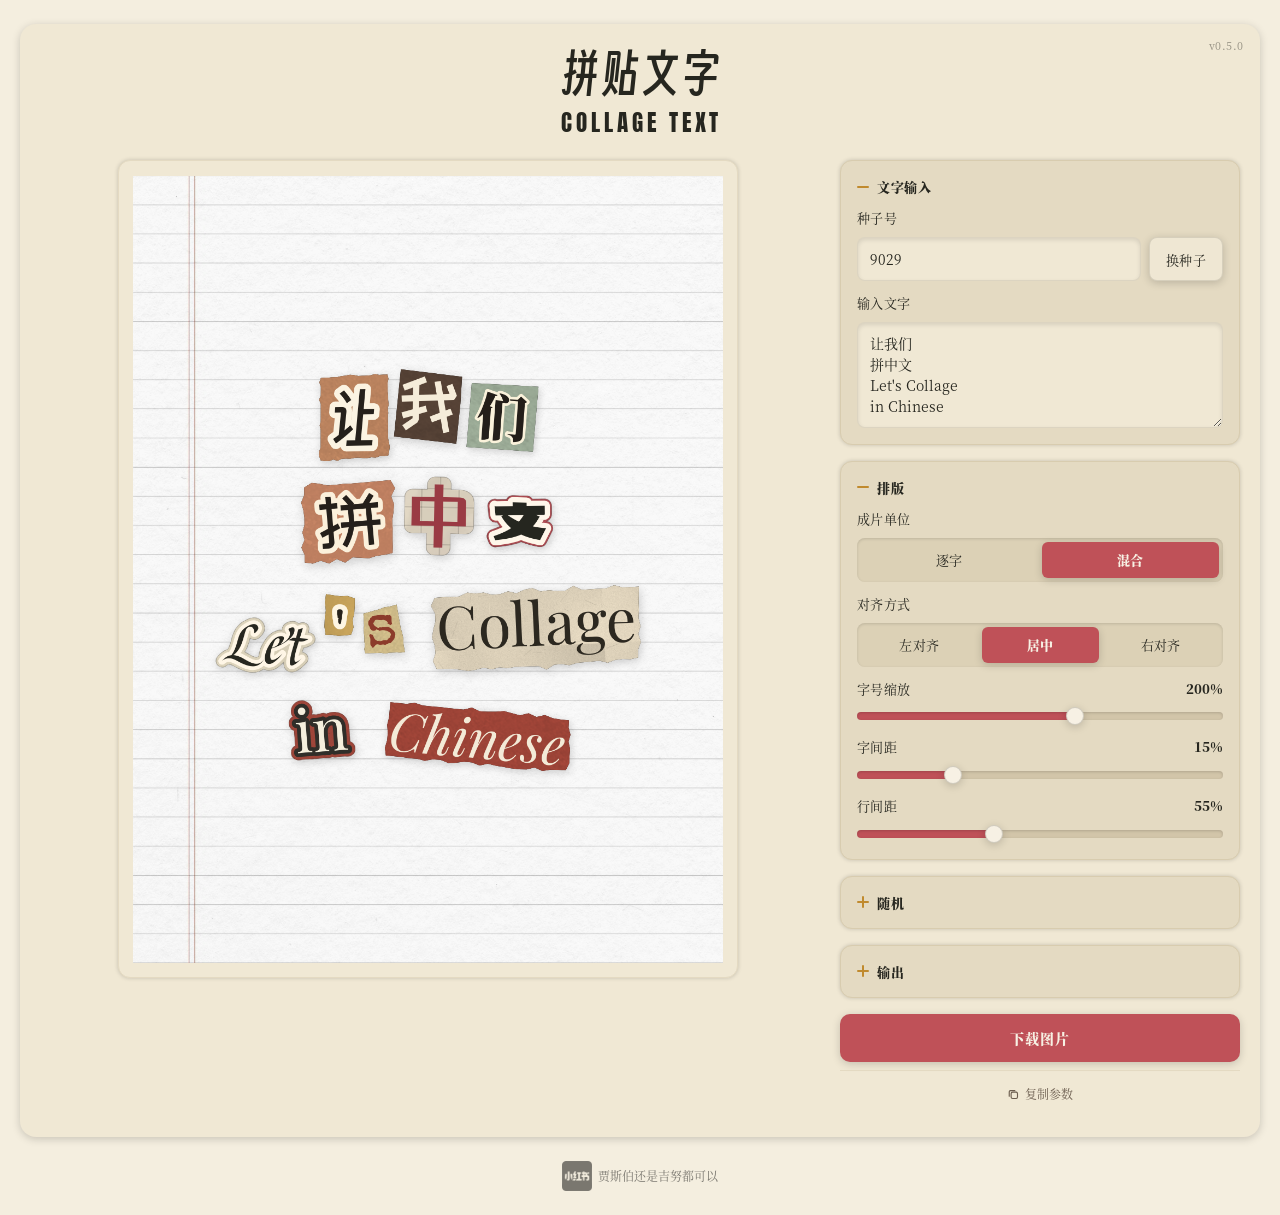
==== index.html @ c3fa4120 "feat: 在纸卡右上角显示版本号，版本常量统一维护在 main.js" ====
<!DOCTYPE html>
<html lang="zh-CN">
<head>
  <meta charset="UTF-8">
  <meta name="viewport" content="width=device-width, initial-scale=1.0, maximum-scale=1.0, user-scalable=no, viewport-fit=cover">
  <meta name="theme-color" content="#F4EEDF">
  <title>拼贴文字 · Collage Text</title>
  <link rel="stylesheet" href="css/style.css">
</head>
<body>
  <div id="app">
    <span class="app-version" id="appVersion"></span>

    <!-- Header -->
    <header class="app-header">
      <h1 class="app-title">拼贴文字</h1>
      <span class="app-subtitle">COLLAGE TEXT</span>
    </header>

    <!-- Main content -->
    <main class="app-main">
      <!-- Preview area：整块一张纸 -->
      <section class="preview-section">
        <div class="preview-sheet">
          <div class="preview-wrapper">
            <canvas id="previewCanvas"></canvas>
            <div class="preview-loading" id="previewLoading">字体加载中…</div>
          </div>
        </div>
      </section>

      <!-- Controls -->
      <section class="controls-section">
        <!-- 1. 文字输入 -->
        <div class="paper-card">
          <button type="button" class="card-title" aria-expanded="true">
            <span class="card-sign" aria-hidden="true"></span>
            文字输入
          </button>
          <div class="card-body">
            <div class="card-body-inner">
              <div class="control-group">
                <label class="control-label" for="seedInput">种子号</label>
                <div class="seed-row">
                  <input type="number" id="seedInput" class="seed-input" value="9029">
                  <button id="regenBtn" class="btn btn-secondary">换种子</button>
                </div>
              </div>

              <div class="control-group">
                <label class="control-label" for="textInput">输入文字</label>
                <textarea id="textInput" class="text-input" rows="4" placeholder="输入文字，生成拼贴…">让我们
拼中文
Let's Collage 
in Chinese</textarea>
              </div>
            </div>
          </div>
        </div>

        <!-- 2. 排版 -->
        <div class="paper-card">
          <button type="button" class="card-title" aria-expanded="true">
            <span class="card-sign" aria-hidden="true"></span>
            排版
          </button>
          <div class="card-body">
            <div class="card-body-inner">
              <div class="control-group">
                <span class="control-label">成片单位</span>
                <div class="segmented-control" id="segmentMode">
                  <span class="seg-indicator" aria-hidden="true"></span>
                  <button class="seg-btn" data-value="char">逐字</button>
                  <button class="seg-btn active" data-value="mixed">混合</button>
                </div>
              </div>

              <div class="control-group">
                <span class="control-label">对齐方式</span>
                <div class="segmented-control" id="alignMode">
                  <span class="seg-indicator" aria-hidden="true"></span>
                  <button class="seg-btn" data-value="left">左对齐</button>
                  <button class="seg-btn active" data-value="center">居中</button>
                  <button class="seg-btn" data-value="right">右对齐</button>
                </div>
              </div>

              <div class="control-group">
                <div class="label-row">
                  <label class="control-label" for="scaleSlider">字号缩放</label>
                  <span id="scaleValue" class="value-label">200%</span>
                </div>
                <input type="range" id="scaleSlider" class="slider" min="50" max="300" value="200" step="5">
              </div>

              <div class="control-group">
                <div class="label-row">
                  <label class="control-label" for="gapSlider">字间距</label>
                  <span id="gapValue" class="value-label">15%</span>
                </div>
                <input type="range" id="gapSlider" class="slider" min="0" max="60" value="15" step="1">
              </div>

              <div class="control-group">
                <div class="label-row">
                  <label class="control-label" for="lineGapSlider">行间距</label>
                  <span id="lineGapValue" class="value-label">55%</span>
                </div>
                <input type="range" id="lineGapSlider" class="slider" min="0" max="150" value="55" step="1">
              </div>
            </div>
          </div>
        </div>

        <!-- 3. 随机 -->
        <div class="paper-card collapsed">
          <button type="button" class="card-title" aria-expanded="false">
            <span class="card-sign" aria-hidden="true"></span>
            随机
          </button>
          <div class="card-body">
            <div class="card-body-inner">
              <div class="control-group">
                <div class="label-row">
                  <label class="control-label" for="randomSlider">随机幅度</label>
                  <span id="randomValue" class="value-label">60%</span>
                </div>
                <input type="range" id="randomSlider" class="slider" min="0" max="100" value="60" step="1">
              </div>

              <div class="control-group toggle-group">
                <label class="toggle-label">
                  <input type="checkbox" id="toggleSize" checked>
                  <span class="toggle-track"></span>
                  字号随机
                </label>
              </div>
            </div>
          </div>
        </div>

        <!-- 4. 输出 -->
        <div class="paper-card collapsed">
          <button type="button" class="card-title" aria-expanded="false">
            <span class="card-sign" aria-hidden="true"></span>
            输出
          </button>
          <div class="card-body">
            <div class="card-body-inner">
              <div class="control-row">
                <div class="control-group half">
                  <span class="control-label">尺寸</span>
                  <div class="dropdown">
                    <button type="button" class="dropdown-trigger" aria-haspopup="listbox" aria-expanded="false">
                      <span class="dropdown-value">3:4 竖版</span>
                      <span class="dropdown-chevron" aria-hidden="true"></span>
                    </button>
                    <div class="dropdown-menu" role="listbox" aria-label="尺寸" hidden></div>
                    <select id="sizeSelect" class="native-select" aria-hidden="true" tabindex="-1">
                      <option value="square">1:1 正方形</option>
                      <option value="portrait" selected>3:4 竖版</option>
                      <option value="wallpaper">9:19.5 手机壁纸</option>
                    </select>
                  </div>
                </div>
                <div class="control-group half">
                  <span class="control-label">背景</span>
                  <div class="dropdown">
                    <button type="button" class="dropdown-trigger" aria-haspopup="listbox" aria-expanded="false">
                      <span class="dropdown-value">笔记本纸</span>
                      <span class="dropdown-chevron" aria-hidden="true"></span>
                    </button>
                    <div class="dropdown-menu" role="listbox" aria-label="背景" hidden></div>
                    <select id="bgSelect" class="native-select" aria-hidden="true" tabindex="-1">
                      <option value="notebook" selected>笔记本纸</option>
                      <option value="dotgrid">点线纸</option>
                      <option value="white">白纸</option>
                      <option value="kraft">牛皮纸</option>
                      <option value="transparent">透明 PNG</option>
                    </select>
                  </div>
                </div>
              </div>
            </div>
          </div>
        </div>

        <!-- 下载按钮：独立于输出卡片，始终可见 -->
        <div class="action-group">
          <div class="action-row">
            <button id="downloadBtn" class="btn btn-primary">下载图片</button>
          </div>

          <div class="copy-row">
            <button id="copyParamsBtn" class="btn-copy" type="button">
              <svg class="copy-icon" width="12" height="12" viewBox="0 0 16 16" aria-hidden="true">
                <rect x="5.5" y="5.5" width="8.5" height="8.5" rx="2" fill="none" stroke="currentColor" stroke-width="1.5"/>
                <path d="M10.5 3.5H4.5A1.5 1.5 0 0 0 3 5v6" fill="none" stroke="currentColor" stroke-width="1.5" stroke-linecap="round"/>
              </svg>
              <span id="copyLabel">复制参数</span>
            </button>
          </div>
        </div>
      </section>
    </main>
  </div>

  <footer class="site-footer">
    <img class="footer-logo" src="assets/xiaohongshu-logo.png" alt="小红书" />
    <span>贾斯伯还是吉努都可以</span>
  </footer>

  <!-- 手机端：大图预览，长按保存 -->
  <div class="modal" id="saveModal" hidden>
    <div class="modal-sheet" role="dialog" aria-modal="true" aria-label="保存图片">
      <button type="button" class="modal-close" id="saveModalClose" aria-label="关闭">×</button>
      <p class="modal-hint">长按图片保存到相册</p>
      <img id="saveModalImg" alt="生成的拼贴图" />
    </div>
  </div>

  <!-- 复制失败兜底：完整参数供长按复制 -->
  <div class="modal" id="copyModal" hidden>
    <div class="modal-sheet" role="dialog" aria-modal="true" aria-label="复制参数">
      <button type="button" class="modal-close" id="copyModalClose" aria-label="关闭">×</button>
      <p class="modal-hint">自动复制失败，请长按下方文本全选复制</p>
      <textarea id="copyModalText" class="modal-text" readonly></textarea>
    </div>
  </div>

  <!-- Full-res canvas for export (hidden) -->
  <canvas id="exportCanvas" style="display:none;"></canvas>

  <script type="module" src="js/main.js"></script>
</body>
</html>
---- css/style.css ----
/* ============================================================
   Paper UI —— 纸片化界面
   颜色全部取自项目现有的褪色纸色板
   ============================================================ */

/* 触屏点击不出现系统灰色高亮，保留纸片质感 */
button,
label,
.toggle-label {
  -webkit-tap-highlight-color: transparent;
}

/* ===== 字体：本地字体，不做系统字体回退 ===== */
@font-face {
  font-family: 'SmileySans-Oblique-2';
  src: url('../assets/fonts/SmileySans-Oblique-2.ttf') format('truetype');
  font-weight: 400;
  font-display: swap;
}

@font-face {
  font-family: 'Anton-Regular';
  src: url('../assets/fonts/Anton-Regular.ttf') format('truetype');
  font-weight: 400;
  font-display: swap;
}

@font-face {
  font-family: 'SourceHanSerifCN-Regular';
  src: url('../assets/fonts/SourceHanSerifCN-Regular-1.otf') format('opentype');
  font-weight: 400;
  font-display: swap;
}

@font-face {
  font-family: 'SourceHanSerifCN-Heavy';
  src: url('../assets/fonts/SourceHanSerifCN-Heavy-4.otf') format('opentype');
  font-weight: 700;
  font-display: swap;
}

/* ===== 设计变量 ===== */
:root {
  /* 纸色 */
  --page: #F4EEDF;
  --panel: #F0E8D4;
  --card: #E4DAC2;
  /* 深一档的纸边：卡片在页面上做出 1px 边缘，和图片展示区一致 */
  --card-edge: #D8CCAF;
  --paper-light: #F7F1E4;

  /* 强调色 */
  --brick: #BF5158;
  --brick-hover: #C96066;
  --brick-press: #A9454C;
  --wine: #500016;
  --ochre: #C08A2E;

  /* 文字 */
  --ink: #26261F;

  /* 投影：与画布纸片一致 */
  --shadow: rgba(0, 0, 0, 0.18);

  /* 字体 */
  --font-ui: 'SourceHanSerifCN-Regular';
  --font-ui-heavy: 'SourceHanSerifCN-Heavy';
}

/* ===== Reset & Base ===== */
*, *::before, *::after {
  margin: 0;
  padding: 0;
  box-sizing: border-box;
}

html {
  -webkit-text-size-adjust: 100%;
}

body {
  font-family: var(--font-ui);
  background: var(--page);
  color: var(--ink);
  line-height: 1.6;
  min-height: 100vh;
  -webkit-font-smoothing: antialiased;
}

button,
input,
select,
textarea {
  font-family: inherit;
  color: inherit;
}

/* ===== Layout：整页一张大纸 ===== */
#app {
  position: relative;
  max-width: 1240px;
  margin: 24px auto;
  padding: 24px 20px 28px;
  background: var(--panel);
  border-radius: 16px;
  box-shadow: 0 2px 8px var(--shadow);
  display: flex;
  flex-direction: column;
}

/* 版本号：纸卡右上角，绝对定位不占布局；低调灰字，不抢页眉视觉 */
.app-version {
  position: absolute;
  top: 16px;
  right: calc(16px + env(safe-area-inset-right));
  font-family: var(--font-ui);
  font-size: 11px;
  line-height: 1;
  letter-spacing: 0.05em;
  color: rgba(38, 38, 31, 0.45);
  user-select: none;
}

@media (hover: hover) {
  .app-version:hover {
    color: #6B5D4F;
  }
}

/* ===== 页眉 ===== */
.app-header {
  display: flex;
  flex-direction: column;
  align-items: center;
  gap: 8px;
  padding-bottom: 24px;
  text-align: center;
}

.app-title {
  font-family: 'SmileySans-Oblique-2';
  font-size: 48px;
  font-weight: 400;
  line-height: 1.1;
  letter-spacing: 2px;
  color: var(--ink);
  /* 抵掉末字后的字距，保证视觉居中 */
  text-indent: 2px;
}

.app-subtitle {
  font-family: 'Anton-Regular';
  font-size: 23px;
  font-weight: 400;
  line-height: 1.2;
  /* 字号 + 字距按「整体宽度 = 中文标题宽度」反解出来的 */
  letter-spacing: 0.17em;
  color: var(--ink);
  text-transform: uppercase;
  text-indent: 0.17em;
}

.app-main {
  display: flex;
  flex-direction: column;
  gap: 16px;
}

/* 页脚：整页最下方居中署名 */
.site-footer {
  display: flex;
  align-items: center;
  justify-content: center;
  gap: 6px;
  margin: 0 auto 24px;
  font-family: var(--font-ui);
  font-size: 12px;
  line-height: 1;
  color: rgba(0, 0, 0, 0.5);
}

.footer-logo {
  display: block;
  /* 图标内「小红书」字形约占整图高度的 29.5%，放大到字形高度 = 12px（与文字等高）后缩到 75% */
  height: 30.5px;
  width: auto;
}

/* ===== 预览区：一张纸 ===== */
.preview-section {
  display: flex;
  justify-content: center;
}

.preview-sheet {
  width: 100%;
  padding: 12px;
  background: var(--panel);
  border: 1px solid var(--card);
  border-radius: 12px;
  box-shadow: 0 0 4px var(--shadow);
}

.preview-wrapper {
  width: 100%;
  aspect-ratio: 3 / 4;
  display: flex;
  align-items: center;
  justify-content: center;
  overflow: hidden;
  position: relative;
}

#previewCanvas {
  max-width: 100%;
  max-height: 100%;
  display: block;
}

/* 字体加载失败等渲染错误提示 */
.font-error {
  position: absolute;
  inset: 0;
  display: flex;
  align-items: center;
  justify-content: center;
  padding: 24px;
  text-align: center;
  color: var(--wine);
  font-size: 13px;
  background: rgba(240, 232, 212, 0.92);
  border-radius: 8px;
}

/* 字体加载中的轻提示（页面先渲染，字体就绪后移除） */
.preview-loading {
  position: absolute;
  left: 50%;
  top: 50%;
  transform: translate(-50%, -50%);
  padding: 6px 14px;
  border-radius: 999px;
  background: rgba(240, 232, 212, 0.9);
  border: 1px solid var(--card);
  font-size: 12px;
  color: rgba(38, 38, 31, 0.55);
  pointer-events: none;
}

.preview-loading[hidden] {
  display: none;
}

/* ===== 参数面板 ===== */
.controls-section {
  display: flex;
  flex-direction: column;
  gap: 16px;
}

.paper-card {
  display: flex;
  flex-direction: column;
  gap: 12px;
  padding: 16px;
  background: var(--card);
  /* 与图片展示区同一套“1px 纸边 + 4px 投影”的立体规范 */
  border: 1px solid var(--card-edge);
  border-radius: 12px;
  box-shadow: 0 0 4px var(--shadow);
  transition: gap 0.2s ease;
}

.card-title {
  display: flex;
  align-items: center;
  gap: 8px;
  width: 100%;
  padding: 0;
  border: none;
  background: none;
  font-family: var(--font-ui-heavy);
  font-size: 13px;
  font-weight: 700;
  letter-spacing: 0.05em;
  color: var(--ink);
  text-align: left;
  cursor: pointer;
}

.card-title:focus-visible {
  outline: none;
  border-radius: 4px;
  box-shadow: 0 0 0 2px var(--brick);
}

/* 折叠标记：展开是减号，折叠时补上竖笔画变成加号 */
.card-sign {
  position: relative;
  flex-shrink: 0;
  width: 12px;
  height: 12px;
}

.card-sign::before,
.card-sign::after {
  content: '';
  position: absolute;
  background: var(--ochre);
  border-radius: 1px;
}

.card-sign::before {
  left: 0;
  top: 5px;
  width: 12px;
  height: 2px;
}

/* 竖笔画用高度过渡，不用缩放：2px 宽在缩放时会被亚像素渲染压细 */
.card-sign::after {
  left: 5px;
  top: 6px;
  width: 2px;
  height: 0;
  transition: height 0.2s ease, top 0.2s ease;
}

.paper-card.collapsed .card-sign::after {
  height: 12px;
  top: 0;
}

/* 折叠容器：用行高过渡，展开/收起不跳变 */
.card-body {
  display: grid;
  grid-template-rows: 1fr;
  transition: grid-template-rows 0.2s ease;
}

.card-body-inner {
  display: flex;
  flex-direction: column;
  gap: 12px;
  min-height: 0;
  overflow: hidden;
  transition: opacity 0.2s ease, visibility 0s;
}

.paper-card.collapsed .card-body {
  grid-template-rows: 0fr;
}

/* 折叠后内容不可见也不可聚焦 */
.paper-card.collapsed .card-body-inner {
  opacity: 0;
  visibility: hidden;
  transition: opacity 0.2s ease, visibility 0s 0.2s;
}

.paper-card.collapsed {
  gap: 0;
}

/* 展开完成后放开裁剪：内部控件（下拉触发框、按钮）的投影才不会被切掉。
   收起/展开的 200ms 过渡期间仍保持 hidden，动画不会溢出。 */
.paper-card.card-open .card-body-inner {
  overflow: visible;
}

.control-group {
  display: flex;
  flex-direction: column;
  gap: 8px;
}

.control-label {
  font-size: 13px;
  letter-spacing: 0.02em;
  color: var(--ink);
}

.label-row {
  display: flex;
  align-items: baseline;
  justify-content: space-between;
  gap: 8px;
}

.value-label {
  font-family: var(--font-ui-heavy);
  font-size: 13px;
  font-weight: 700;
  color: var(--ink);
}

.control-row {
  display: flex;
  gap: 12px;
}

.control-group.half {
  flex: 1;
  min-width: 0;
}

/* ===== 输入类控件：纸槽 ===== */
.text-input,
.seed-input {
  width: 100%;
  background: var(--panel);
  border: 1px solid rgba(38, 38, 31, 0.1);
  border-radius: 8px;
  padding: 10px 12px;
  font-size: 14px;
  line-height: 1.5;
  color: var(--ink);
  box-shadow: inset 0 2px 4px rgba(0, 0, 0, 0.1);
  outline: none;
  transition: background-color 0.16s, border-color 0.16s, box-shadow 0.16s;
}

.text-input {
  resize: vertical;
  min-height: 96px;
}

.text-input::placeholder {
  color: rgba(38, 38, 31, 0.45);
}

.text-input:hover,
.seed-input:hover {
  background-color: #F6EFDD;
}

.text-input:focus,
.seed-input:focus {
  border-color: var(--brick);
  box-shadow: inset 0 2px 4px rgba(0, 0, 0, 0.1), 0 0 0 2px var(--brick);
}

/* ===== 纸片下拉（隐藏原生 select，仅保存值） ===== */
.native-select {
  position: absolute;
  width: 1px;
  height: 1px;
  opacity: 0;
  pointer-events: none;
  overflow: hidden;
}

.dropdown {
  position: relative;
}

.dropdown-trigger {
  display: flex;
  align-items: center;
  justify-content: space-between;
  gap: 8px;
  width: 100%;
  padding: 10px 12px;
  background-color: var(--panel);
  border: 1px solid var(--card);
  border-radius: 8px;
  font-size: 14px;
  line-height: 1.5;
  color: var(--ink);
  text-align: left;
  /* 凸起纸片：外投影，不是纸槽的内凹 */
  box-shadow: 0 2px 8px var(--shadow);
  cursor: pointer;
  transition: background-color 0.16s, box-shadow 0.16s, border-color 0.16s;
}

.dropdown-trigger:hover {
  background-color: #F6EFDD;
  box-shadow: 0 3px 10px rgba(0, 0, 0, 0.22);
}

.dropdown-trigger:active,
.dropdown.open .dropdown-trigger {
  background-color: #EDE4CE;
  box-shadow: inset 0 2px 4px rgba(0, 0, 0, 0.18);
}

.dropdown-trigger:focus-visible {
  outline: none;
  border-color: var(--brick);
  box-shadow: 0 2px 8px var(--shadow), 0 0 0 2px var(--brick);
}

.dropdown-value {
  overflow: hidden;
  white-space: nowrap;
  text-overflow: ellipsis;
}

/* 三角箭头用独立元素，不随背景位移 */
.dropdown-chevron {
  flex-shrink: 0;
  width: 0;
  height: 0;
  border-left: 5px solid transparent;
  border-right: 5px solid transparent;
  border-top: 6px solid var(--ink);
  transition: transform 0.18s;
}

.dropdown.open .dropdown-chevron {
  transform: rotate(180deg);
}

/* 菜单：独立弹出的纸卡（米纸底 + 卡片级投影）
   挂在 body 上用 fixed 定位，避免被折叠卡片的 overflow: hidden 裁掉 */
.dropdown-menu {
  position: fixed;
  top: 0;
  left: 0;
  z-index: 40;
  width: max-content;
  max-width: 240px;
  max-height: 232px;
  overflow-y: auto;
  padding: 6px;
  background: var(--card);
  border: 1px solid rgba(38, 38, 31, 0.08);
  border-radius: 12px;
  box-shadow: 0 0 4px var(--shadow);
  animation: dropdown-in 0.14s ease-out;
}

@keyframes dropdown-in {
  from {
    opacity: 0;
    transform: translateY(-4px);
  }
  to {
    opacity: 1;
    transform: translateY(0);
  }
}

.dropdown-menu::-webkit-scrollbar {
  width: 6px;
}

.dropdown-menu::-webkit-scrollbar-thumb {
  background: #C9BDA4;
  border-radius: 3px;
}

.dropdown-item {
  position: relative;
  display: flex;
  align-items: center;
  justify-content: space-between;
  gap: 8px;
  width: 100%;
  min-height: 36px;
  padding: 8px 12px 8px 24px;
  border: none;
  border-radius: 8px;
  background: transparent;
  font-size: 13px;
  line-height: 1.4;
  color: var(--ink);
  text-align: left;
  white-space: nowrap;
  cursor: pointer;
  transition: background-color 0.14s;
}

.dropdown-item:hover {
  background-color: var(--panel);
}

.dropdown-item.selected {
  background-color: var(--panel);
  font-family: var(--font-ui-heavy);
  font-weight: 700;
}

/* 选中项左侧赭黄圆点标记 */
.dropdown-item.selected::before {
  content: '';
  position: absolute;
  left: 10px;
  top: 50%;
  width: 6px;
  height: 6px;
  border-radius: 50%;
  background: var(--ochre);
  transform: translateY(-50%);
}


/* 种子号一行 */
.seed-row {
  display: flex;
  gap: 8px;
}

.seed-input {
  flex: 1;
  min-width: 0;
}

/* ===== 纸片分段选择（色块滑动切换） ===== */
.segmented-control {
  position: relative;
  display: flex;
  gap: 4px;
  padding: 4px;
  background: #DCD1B6;
  border-radius: 8px;
  box-shadow: inset 0 1px 3px rgba(0, 0, 0, 0.14);
}

.seg-indicator {
  position: absolute;
  top: 4px;
  left: 0;
  height: calc(100% - 8px);
  width: 0;
  border-radius: 6px;
  background: var(--brick);
  box-shadow: 0 2px 8px var(--shadow);
  pointer-events: none;
  transition: transform 0.24s cubic-bezier(0.4, 0, 0.2, 1), width 0.24s cubic-bezier(0.4, 0, 0.2, 1);
}

.seg-btn {
  position: relative;
  z-index: 1;
  flex: 1;
  min-height: 36px;
  padding: 8px 6px;
  border: none;
  border-radius: 6px;
  background: transparent;
  color: var(--ink);
  font-size: 13px;
  letter-spacing: 0.02em;
  cursor: pointer;
  transition: background-color 0.16s, color 0.16s;
}

.seg-btn:hover {
  background-color: rgba(240, 232, 212, 0.6);
}

.seg-btn.active {
  background: transparent;
  color: var(--paper-light);
  font-family: var(--font-ui-heavy);
  font-weight: 700;
}

.seg-btn.active:hover {
  background-color: transparent;
}

.seg-btn.active:active {
  background-color: transparent;
}

/* ===== 滑块：砖红填充条 + 小纸片圆头 ===== */
.slider {
  -webkit-appearance: none;
  appearance: none;
  width: 100%;
  height: 18px;
  background: transparent;
  cursor: pointer;
  outline: none;
}

.slider::-webkit-slider-runnable-track {
  height: 8px;
  border-radius: 4px;
  background: linear-gradient(to right, var(--brick) 0 var(--fill, 0%), #D2C5A9 var(--fill, 0%) 100%);
  box-shadow: inset 0 1px 3px rgba(0, 0, 0, 0.16);
}

.slider::-webkit-slider-thumb {
  -webkit-appearance: none;
  appearance: none;
  width: 18px;
  height: 18px;
  margin-top: -5px;
  border-radius: 50%;
  background: var(--paper-light);
  border: 1px solid rgba(38, 38, 31, 0.18);
  box-shadow: 0 2px 8px var(--shadow);
  transition: transform 0.16s, box-shadow 0.16s;
}

.slider:hover::-webkit-slider-thumb {
  box-shadow: 0 3px 10px rgba(0, 0, 0, 0.24);
}

.slider:active::-webkit-slider-thumb {
  transform: scale(0.94);
}

.slider::-moz-range-track {
  height: 8px;
  border-radius: 4px;
  background: linear-gradient(to right, var(--brick) 0 var(--fill, 0%), #D2C5A9 var(--fill, 0%) 100%);
  box-shadow: inset 0 1px 3px rgba(0, 0, 0, 0.16);
}

.slider::-moz-range-thumb {
  width: 18px;
  height: 18px;
  border-radius: 50%;
  background: var(--paper-light);
  border: 1px solid rgba(38, 38, 31, 0.18);
  box-shadow: 0 2px 8px var(--shadow);
}

.slider:focus-visible {
  outline: 2px solid var(--brick);
  outline-offset: 4px;
  border-radius: 4px;
}

/* ===== 纸片开关 ===== */
.toggle-group {
  flex-direction: row;
  align-items: center;
}

.toggle-label {
  display: flex;
  align-items: center;
  gap: 10px;
  min-height: 32px;
  font-size: 13px;
  color: var(--ink);
  cursor: pointer;
}

.toggle-label input[type="checkbox"] {
  display: none;
}

.toggle-track {
  position: relative;
  width: 40px;
  height: 22px;
  border-radius: 11px;
  background: #CDC3AC;
  box-shadow: inset 0 1px 3px rgba(0, 0, 0, 0.18);
  transition: background 0.18s, box-shadow 0.18s;
  flex-shrink: 0;
}

.toggle-track::after {
  content: '';
  position: absolute;
  top: 3px;
  left: 3px;
  width: 16px;
  height: 16px;
  border-radius: 50%;
  background: var(--paper-light);
  box-shadow: 0 1px 3px rgba(0, 0, 0, 0.28);
  transition: transform 0.18s;
}

.toggle-label input:checked + .toggle-track {
  background: var(--brick);
  /* 打开时是压入纸面的内阴影，不是浮起的外投影 */
  box-shadow: inset 0 2px 4px rgba(0, 0, 0, 0.3);
}

.toggle-label input:checked + .toggle-track::after {
  transform: translateX(18px);
  box-shadow: 0 2px 5px rgba(0, 0, 0, 0.35);
}

.toggle-label input:focus-visible + .toggle-track {
  box-shadow: inset 0 1px 3px rgba(0, 0, 0, 0.18), 0 0 0 2px var(--brick);
}

/* ===== 按钮 ===== */
.action-row {
  display: flex;
  gap: 8px;
}

/* 下载按钮下方的低调文字按钮 */
.action-group {
  display: flex;
  flex-direction: column;
}

.copy-row {
  margin-top: 8px;
  padding-top: 8px;
  border-top: 1px solid var(--card);
}

.btn-copy {
  display: flex;
  align-items: center;
  justify-content: center;
  gap: 6px;
  width: 100%;
  height: 30px;
  padding: 0;
  border: none;
  background: none;
  font-family: var(--font-ui);
  font-size: 12px;
  color: #6B5D4F;
  cursor: pointer;
  transition: color 0.16s;
}

.btn-copy:hover {
  color: var(--brick);
  text-decoration: underline;
}

.btn-copy:focus-visible {
  outline: none;
  border-radius: 4px;
  box-shadow: 0 0 0 2px var(--brick);
}

.btn-copy .copy-icon {
  display: block;
  flex-shrink: 0;
}

/* 已复制态用对勾文字替代图标，避免两个符号并排 */
.btn-copy.copied .copy-icon {
  display: none;
}

.btn {
  flex: 1;
  border: none;
  font-size: 14px;
  cursor: pointer;
  transition: background 0.16s, box-shadow 0.16s, transform 0.12s;
}

/* 主按钮：砖红纸 + 米白字 + 2 级投影 */
.btn-primary {
  min-height: 48px;
  padding: 14px 20px;
  border-radius: 10px;
  background: var(--brick);
  color: var(--paper-light);
  font-family: var(--font-ui-heavy);
  font-size: 14px;
  font-weight: 700;
  letter-spacing: 0.08em;
  box-shadow: 0 2px 8px var(--shadow);
}

.btn-primary:hover {
  background: var(--brick-hover);
  box-shadow: 0 3px 10px rgba(0, 0, 0, 0.24);
}

.btn-primary:active {
  background: var(--brick-press);
  box-shadow: inset 0 2px 6px rgba(0, 0, 0, 0.28);
  transform: translateY(1px);
}

/* 次按钮：浅纸底 + 墨黑字 */
.btn-secondary {
  flex: 0 0 auto;
  min-height: 44px;
  padding: 0 16px;
  border-radius: 8px;
  background: #EFE7D3;
  color: var(--ink);
  font-size: 13px;
  letter-spacing: 0.02em;
  border: 1px solid rgba(38, 38, 31, 0.12);
  box-shadow: 0 2px 8px var(--shadow);
}

.btn-secondary:hover {
  background: #F7F0DE;
  box-shadow: 0 3px 10px rgba(0, 0, 0, 0.22);
}

.btn-secondary:active {
  background: #E3D8BE;
  box-shadow: inset 0 2px 4px rgba(0, 0, 0, 0.2);
}

/* ===== 状态：焦点环 / 禁用 ===== */
.btn:focus-visible,
.seg-btn:focus-visible {
  outline: 2px solid var(--brick);
  outline-offset: 2px;
}

.btn:disabled,
.seg-btn:disabled {
  opacity: 0.6;
  box-shadow: none;
  cursor: not-allowed;
}

/* ===== 触摸按下反馈（手机无 hover，按下必须有反馈） ===== */
.card-title:active {
  opacity: 0.65;
}

.seg-btn:active:not(.active) {
  background-color: rgba(240, 232, 212, 0.92);
  box-shadow: inset 0 2px 4px rgba(0, 0, 0, 0.14);
}

.seg-btn.active:active {
  filter: brightness(0.93);
}

.dropdown-item:active {
  background-color: #EDE3CD;
}

.btn-copy:active {
  color: var(--brick-press);
}

.toggle-label:active .toggle-track {
  box-shadow: inset 0 2px 5px rgba(0, 0, 0, 0.3);
}

.text-input:active,
.seed-input:active {
  background-color: #F6EFDD;
}

/* ===== 弹窗：手机保存图 / 复制失败兜底 ===== */
.modal {
  position: fixed;
  inset: 0;
  z-index: 100;
  display: flex;
  align-items: center;
  justify-content: center;
  padding: calc(16px + env(safe-area-inset-top)) calc(16px + env(safe-area-inset-right)) calc(16px + env(safe-area-inset-bottom)) calc(16px + env(safe-area-inset-left));
  background: rgba(38, 38, 31, 0.45);
}

.modal[hidden] {
  display: none;
}

.modal-open {
  overflow: hidden;
}

.modal-sheet {
  position: relative;
  width: 100%;
  max-width: 520px;
  max-height: 100%;
  overflow-y: auto;
  padding: 16px;
  background: var(--panel);
  border: 1px solid var(--card);
  border-radius: 12px;
  box-shadow: 0 2px 8px var(--shadow);
}

.modal-hint {
  padding-right: 32px;
  font-size: 13px;
  color: var(--ink);
}

.modal-close {
  position: absolute;
  top: 8px;
  right: 8px;
  width: 40px;
  height: 40px;
  border: none;
  border-radius: 8px;
  background: transparent;
  font-size: 20px;
  line-height: 1;
  color: var(--ink);
  cursor: pointer;
}

.modal-close:active {
  background: var(--card);
}

.modal-sheet img {
  display: block;
  max-width: 100%;
  max-height: 62vh;
  margin: 12px auto 0;
  object-fit: contain;
  background: #fff;
  border-radius: 4px;
  box-shadow: 0 2px 8px var(--shadow);
}

.modal-text {
  display: block;
  width: 100%;
  min-height: 220px;
  margin-top: 12px;
  padding: 10px 12px;
  border: 1px solid rgba(38, 38, 31, 0.1);
  border-radius: 8px;
  background: var(--page);
  color: var(--ink);
  font-family: var(--font-ui);
  font-size: 12px;
  line-height: 1.6;
  resize: vertical;
  outline: none;
}

.modal-text:focus {
  border-color: var(--brick);
  box-shadow: 0 0 0 2px var(--brick);
}

/* ===== 桌面 ===== */
@media (min-width: 900px) {
  .app-main {
    flex-direction: row;
    gap: 24px;
    align-items: flex-start;
  }

  .preview-section {
    flex: 1;
    align-items: flex-start;
  }

  .preview-sheet {
    max-width: 620px;
  }

  .controls-section {
    width: 400px;
    flex-shrink: 0;
  }
}

/* 小屏：保留整页纸卡的外观（外边距 + 圆角 + 投影），只把尺寸收紧 */
@media (max-width: 899px) {
  #app {
    margin: calc(10px + env(safe-area-inset-top)) calc(10px + env(safe-area-inset-right)) 16px calc(10px + env(safe-area-inset-left));
    padding: 16px;
    min-height: calc(100vh - 26px - env(safe-area-inset-top));
    min-height: calc(100dvh - 26px - env(safe-area-inset-top));
    border-radius: 16px;
    box-shadow: 0 2px 8px var(--shadow);
  }

  /* 页脚在纸卡外：与卡片下边线留出可见间隙，并让开底部安全区 */
  .site-footer {
    margin: 0 auto calc(16px + env(safe-area-inset-bottom));
  }
}

/* ===== 手机（≤600px）：上下排布 + 触控尺寸 ===== */
@media (max-width: 600px) {
  #app {
    padding-left: 12px;
    padding-right: 12px;
  }

  .app-header {
    padding-bottom: 16px;
  }

  .app-title {
    font-size: 36px;
  }

  .app-subtitle {
    font-size: 17px;
  }

  .preview-sheet {
    padding: 8px;
  }

  /* iOS 聚焦输入框时字号 <16px 会自动放大页面 */
  .text-input,
  .seed-input,
  .dropdown-trigger {
    font-size: 16px;
  }

  /* 触控目标不小于 40px */
  .card-title {
    min-height: 40px;
  }

  .seg-btn {
    min-height: 44px;
  }

  .dropdown-trigger {
    min-height: 44px;
  }

  .dropdown-item {
    min-height: 44px;
  }

  .toggle-label {
    min-height: 44px;
  }

  .slider {
    height: 44px;
  }

  .btn-copy {
    height: 44px;
  }

  .btn-secondary {
    min-height: 44px;
  }

  /* 下拉菜单宽度不超过屏幕（位置由 JS 夹到视口内） */
  .dropdown-menu {
    max-width: calc(100vw - 24px);
  }

  .modal-sheet img {
    max-height: 58vh;
  }
}

/* 触屏设备：hover 态在点击后会残留，这里覆盖回常态；按下态放在其后保证仍生效 */
@media (hover: none) {
  .btn-primary:hover {
    background: var(--brick);
    box-shadow: 0 2px 8px var(--shadow);
  }

  .btn-secondary:hover {
    background: #EFE7D3;
    box-shadow: 0 2px 8px var(--shadow);
  }

  .dropdown-trigger:hover {
    background-color: var(--panel);
    box-shadow: 0 2px 8px var(--shadow);
  }

  .seg-btn:hover {
    background-color: transparent;
  }

  .dropdown-item:hover {
    background-color: transparent;
  }

  .dropdown-item.selected:hover {
    background-color: var(--panel);
  }

  .btn-copy:hover {
    color: #6B5D4F;
    text-decoration: none;
  }

  /* 按下态 */
  .btn-primary:active {
    background: var(--brick-press);
    box-shadow: inset 0 2px 6px rgba(0, 0, 0, 0.28);
    transform: translateY(1px);
  }

  .btn-secondary:active {
    background: #E3D8BE;
    box-shadow: inset 0 2px 4px rgba(0, 0, 0, 0.2);
  }

  .dropdown-trigger:active,
  .dropdown.open .dropdown-trigger {
    background-color: #EDE4CE;
    box-shadow: inset 0 2px 4px rgba(0, 0, 0, 0.18);
  }

  .seg-btn:active:not(.active) {
    background-color: rgba(240, 232, 212, 0.92);
    box-shadow: inset 0 2px 4px rgba(0, 0, 0, 0.14);
  }

  .dropdown-item:active {
    background-color: #EDE3CD;
  }

  .btn-copy:active {
    color: var(--brick-press);
  }
}
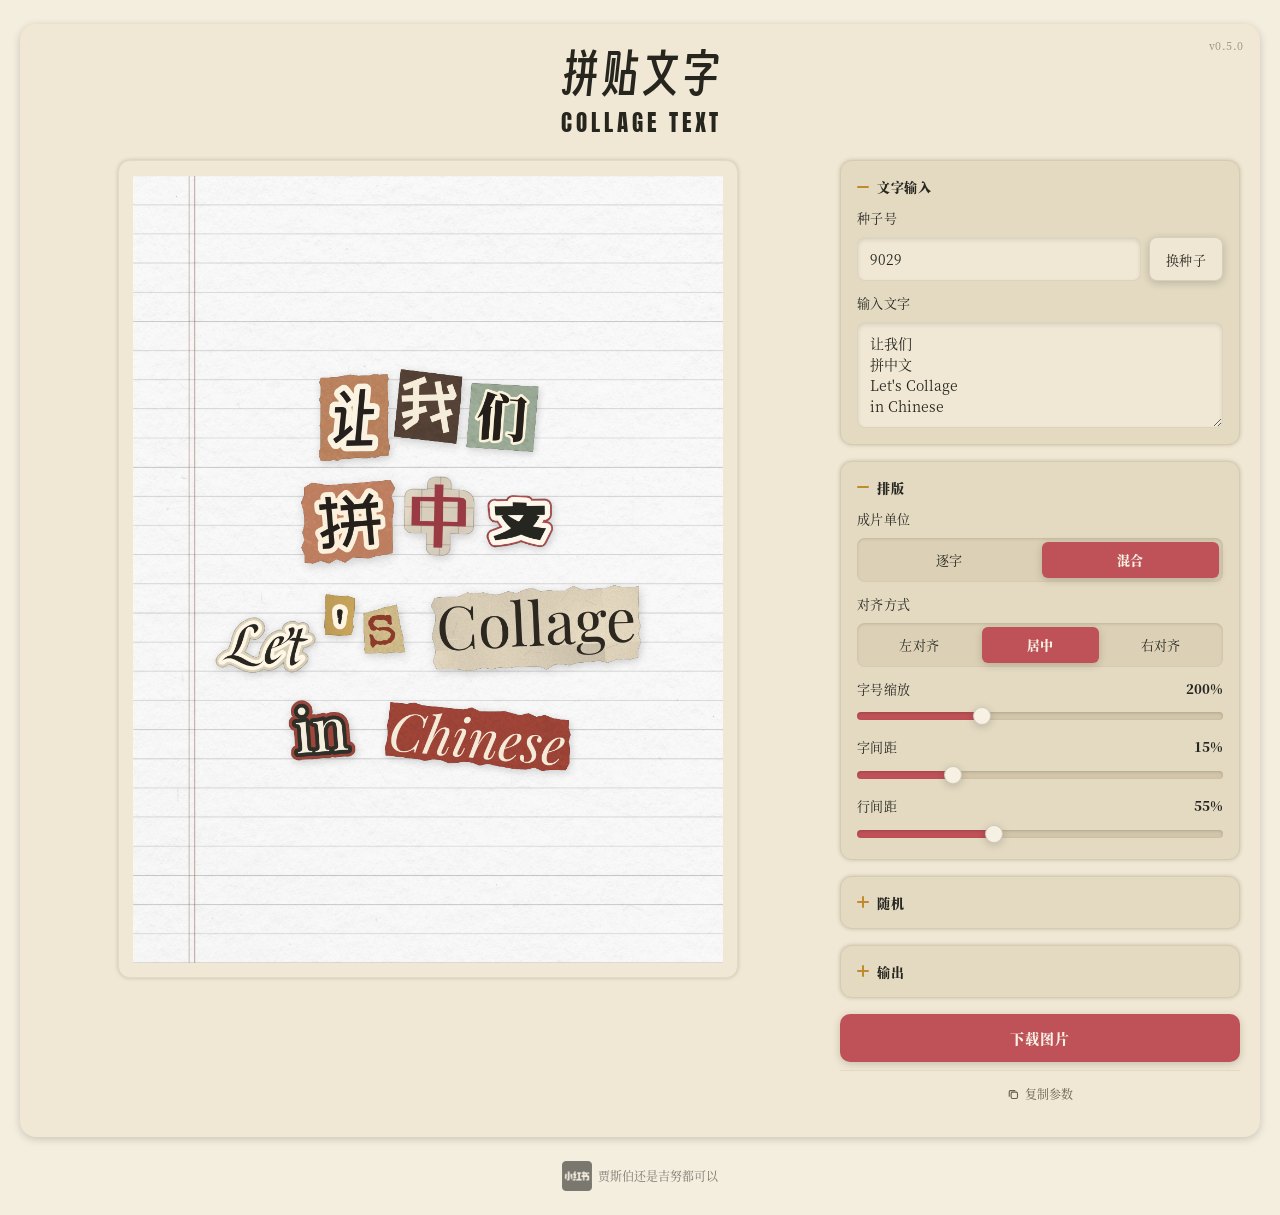
==== commit 11dbf752: "chore: 将本地单文件产物与临时截图移出仓库，并加入 .gitignore" ====
--- a/index.html
+++ b/index.html
@@ -90,7 +90,7 @@
                   <label class="control-label" for="scaleSlider">字号缩放</label>
                   <span id="scaleValue" class="value-label">200%</span>
                 </div>
-                <input type="range" id="scaleSlider" class="slider" min="50" max="300" value="200" step="5">
+                <input type="range" id="scaleSlider" class="slider" min="50" max="500" value="200" step="5">
               </div>
 
               <div class="control-group">
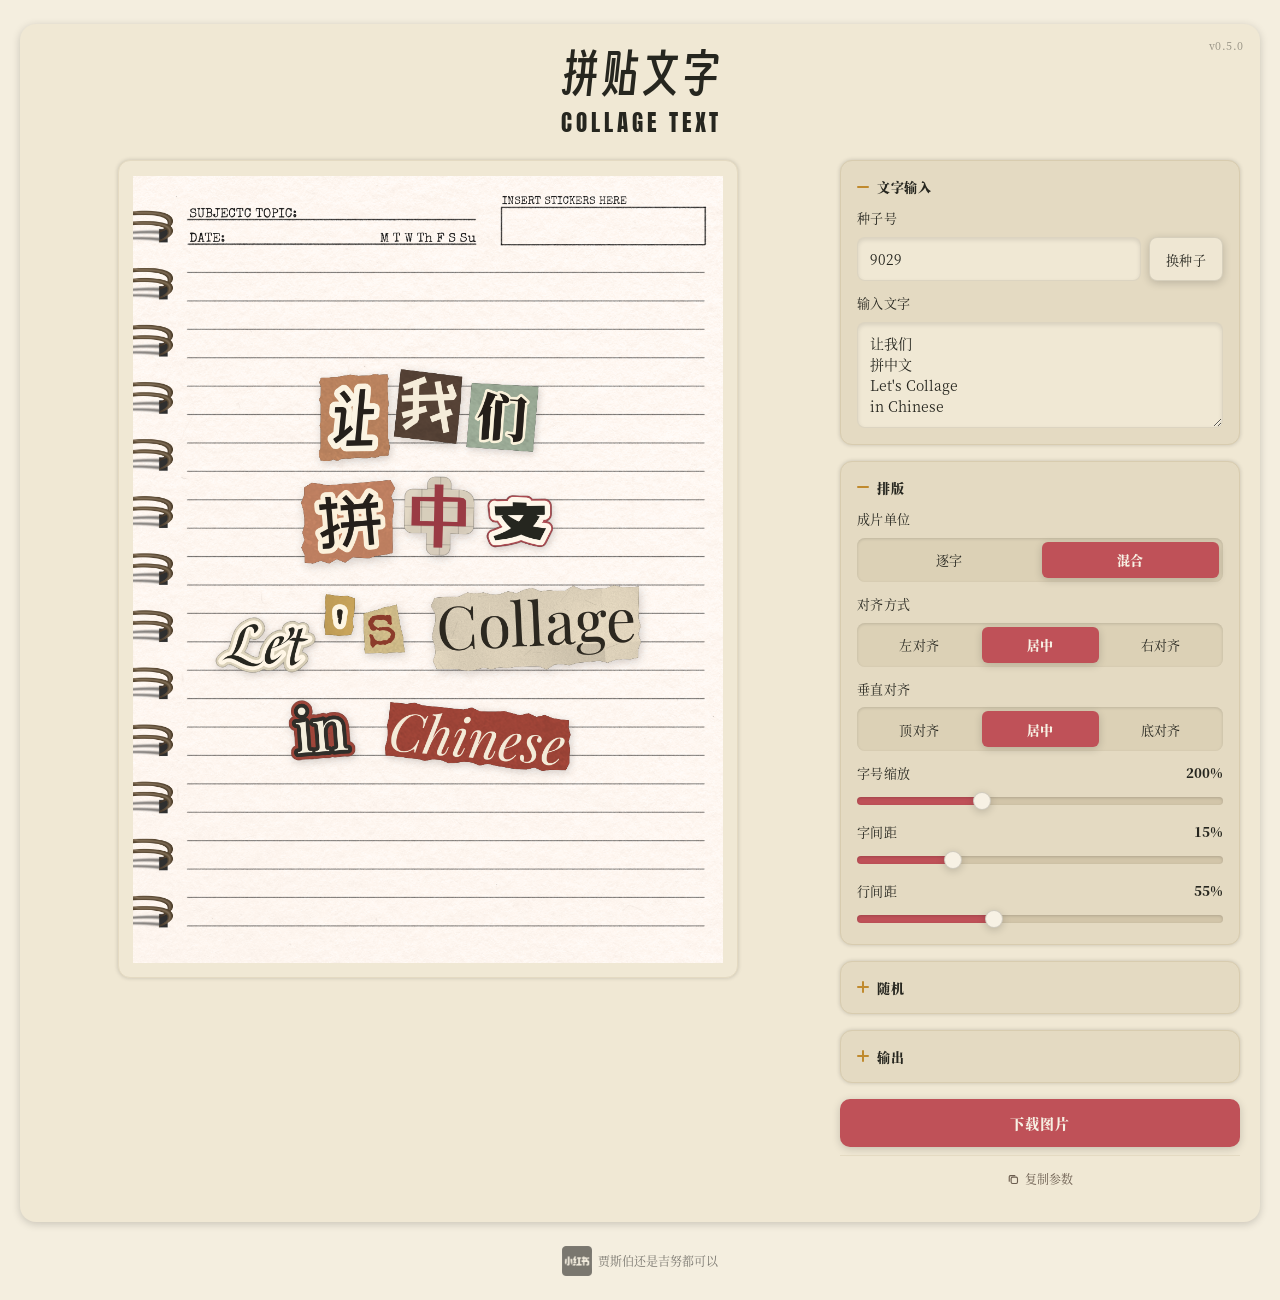
==== commit d776e92a: "feat: 对齐方式新增垂直方向（顶对齐/居中/底对齐） 水平对齐与垂直对齐相互独立，复制参数文本同步输出垂直对齐项。" ====
--- a/index.html
+++ b/index.html
@@ -82,6 +82,16 @@
                   <button class="seg-btn" data-value="left">左对齐</button>
                   <button class="seg-btn active" data-value="center">居中</button>
                   <button class="seg-btn" data-value="right">右对齐</button>
+                </div>
+              </div>
+
+              <div class="control-group">
+                <span class="control-label">垂直对齐</span>
+                <div class="segmented-control" id="valignMode">
+                  <span class="seg-indicator" aria-hidden="true"></span>
+                  <button class="seg-btn" data-value="top">顶对齐</button>
+                  <button class="seg-btn active" data-value="middle">居中</button>
+                  <button class="seg-btn" data-value="bottom">底对齐</button>
                 </div>
               </div>
 
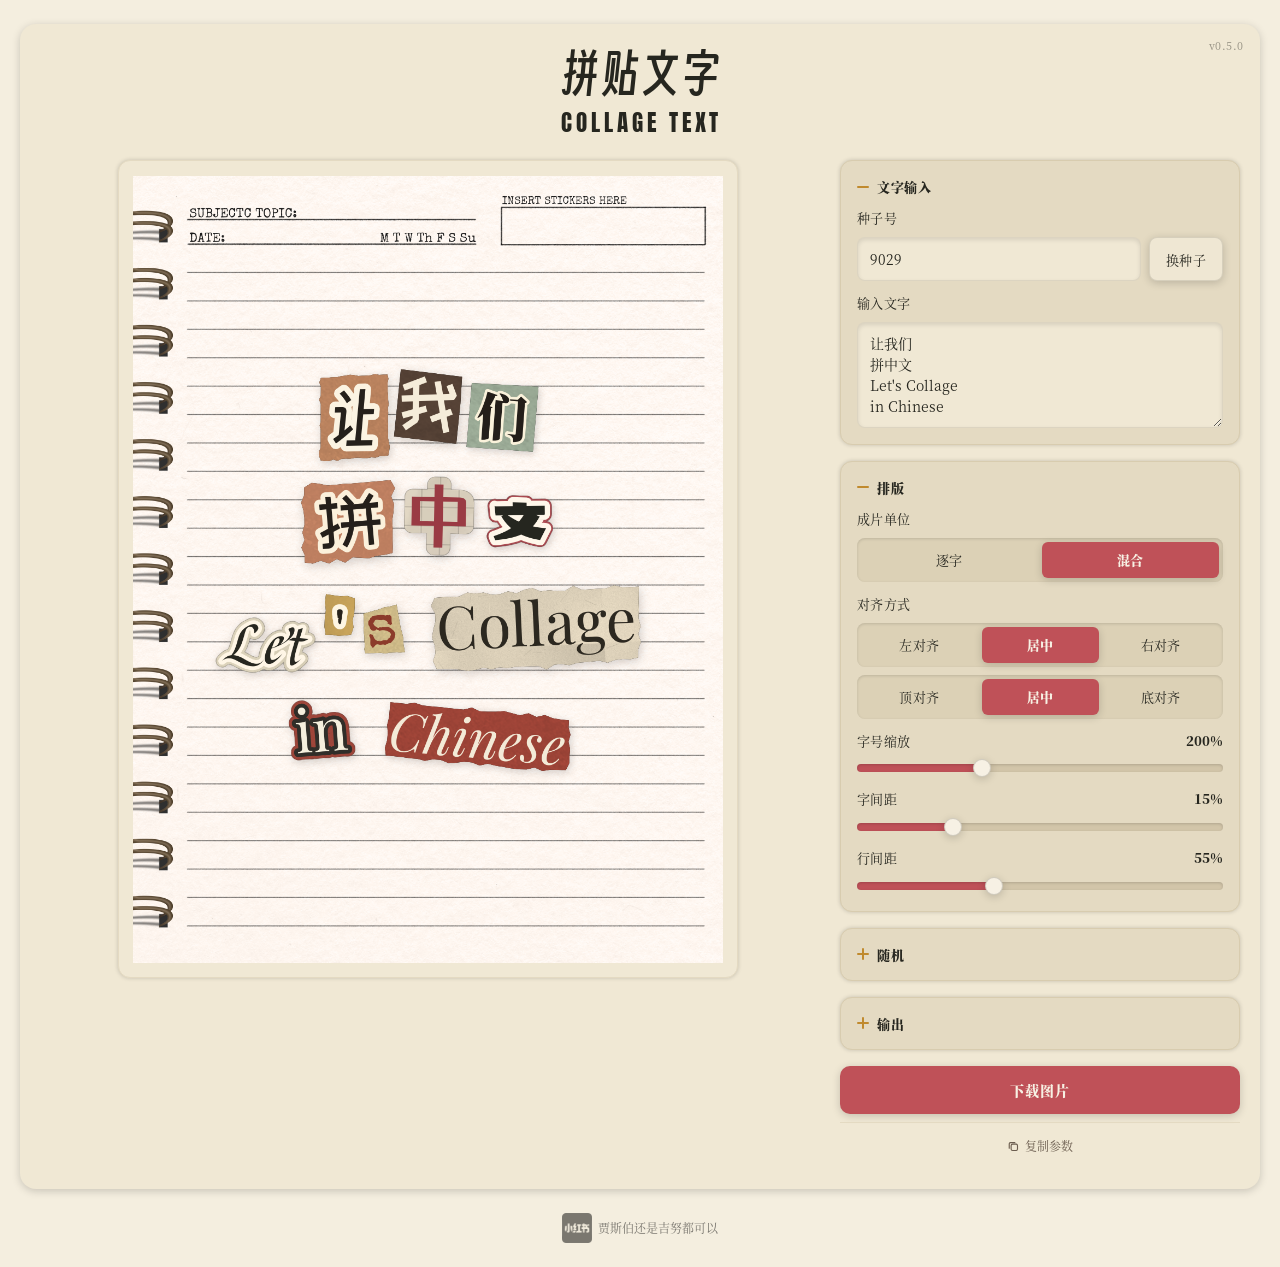
==== commit c1c0f3f4: "style: 两组对齐选项卡合并到同一区块上下排布，去掉重复标题" ====
--- a/index.html
+++ b/index.html
@@ -83,10 +83,6 @@
                   <button class="seg-btn active" data-value="center">居中</button>
                   <button class="seg-btn" data-value="right">右对齐</button>
                 </div>
-              </div>
-
-              <div class="control-group">
-                <span class="control-label">垂直对齐</span>
                 <div class="segmented-control" id="valignMode">
                   <span class="seg-indicator" aria-hidden="true"></span>
                   <button class="seg-btn" data-value="top">顶对齐</button>
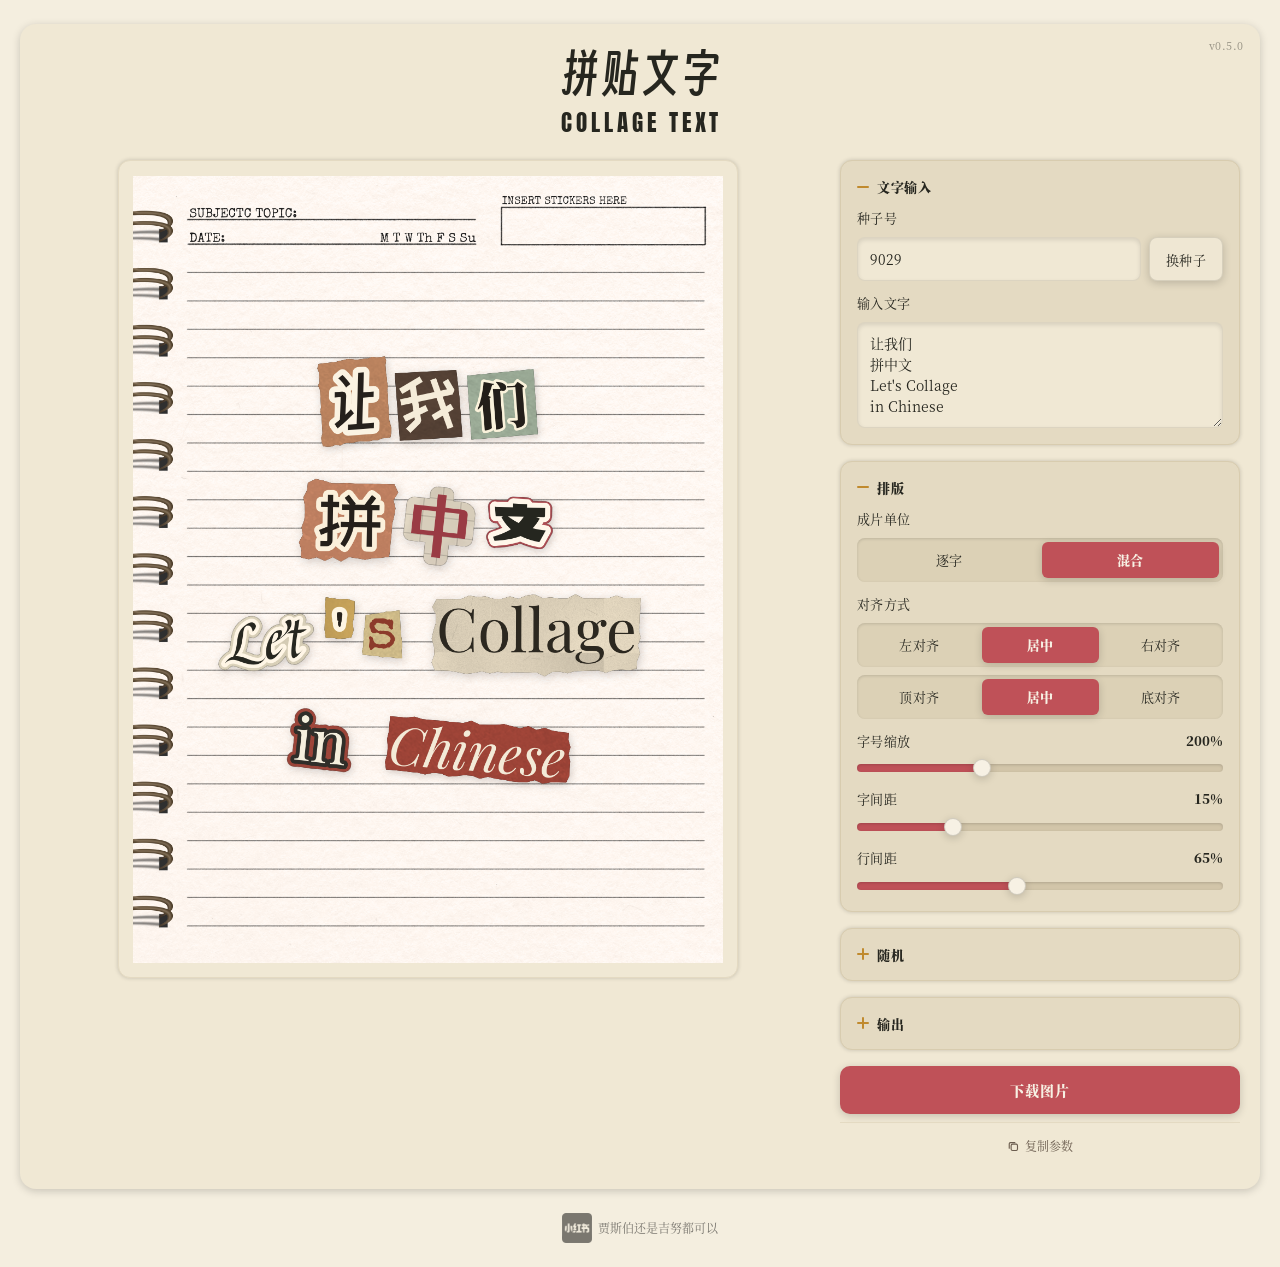
==== commit 8f84e13e: "feat: 随机幅度改为重尾分布，旋转上限提至 20°，行间距默认 65% 每个字 70% 概率小幅浮动（±12% 字高）、30% 概率大幅（±40% 字高）； 标点浮动仍为 0.3 倍、旋转变为普通" ====
--- a/index.html
+++ b/index.html
@@ -110,9 +110,9 @@
               <div class="control-group">
                 <div class="label-row">
                   <label class="control-label" for="lineGapSlider">行间距</label>
-                  <span id="lineGapValue" class="value-label">55%</span>
-                </div>
-                <input type="range" id="lineGapSlider" class="slider" min="0" max="150" value="55" step="1">
+                  <span id="lineGapValue" class="value-label">65%</span>
+                </div>
+                <input type="range" id="lineGapSlider" class="slider" min="0" max="150" value="65" step="1">
               </div>
             </div>
           </div>
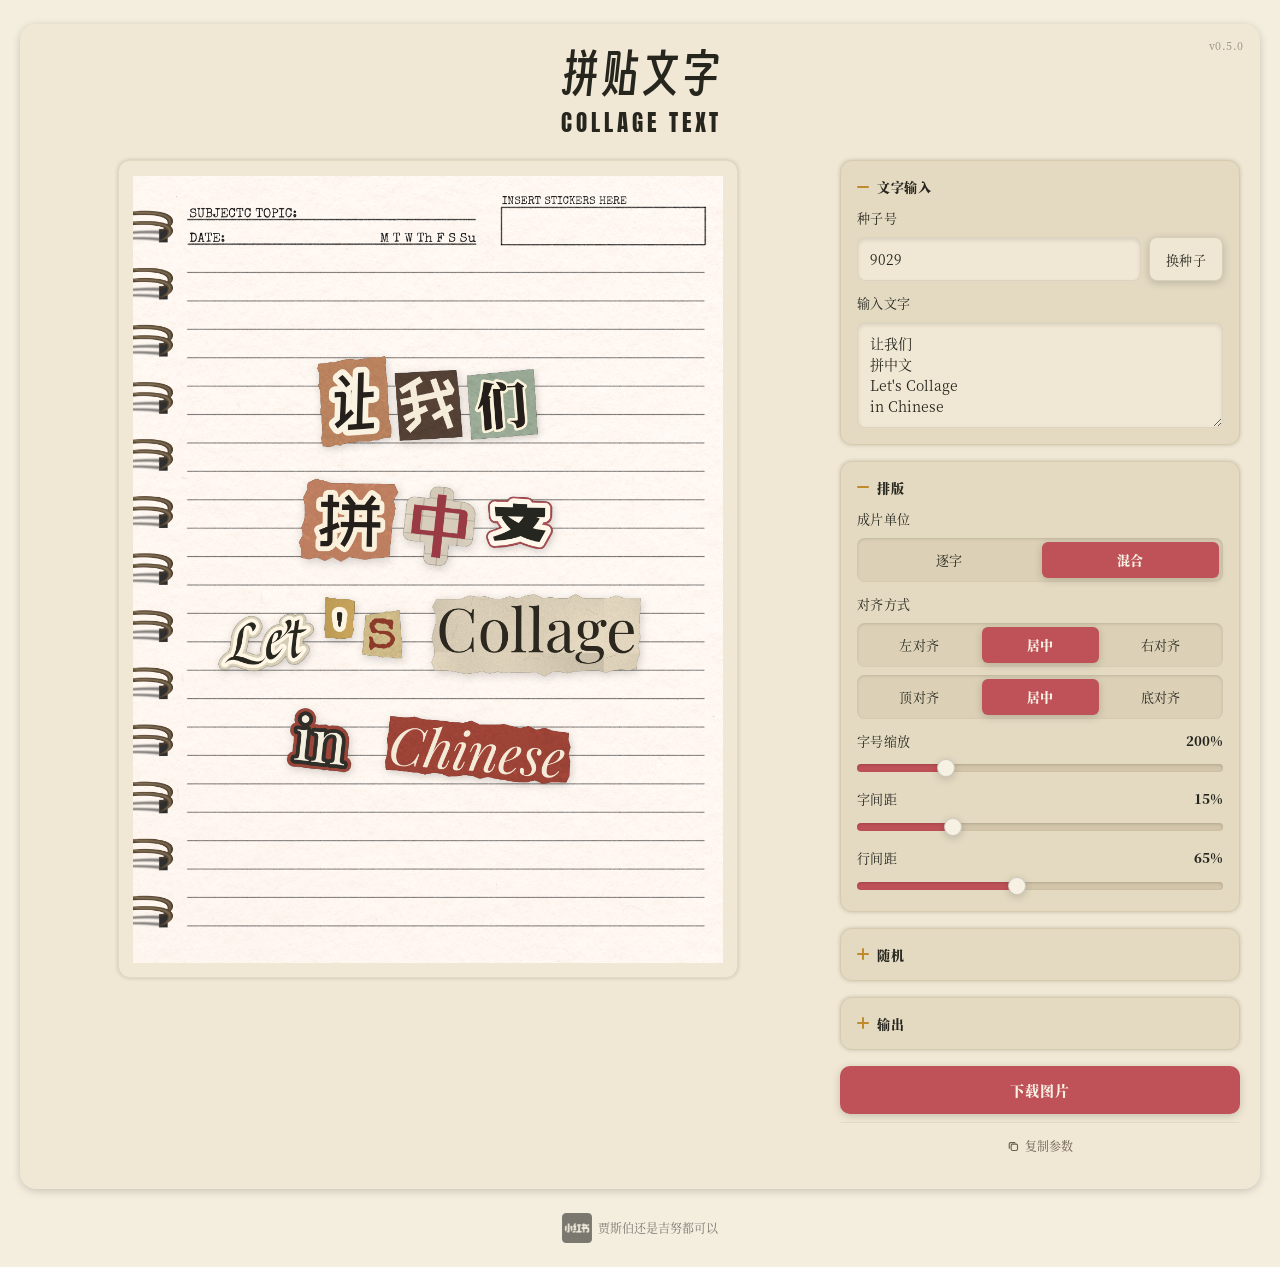
==== commit f87971b4: "feat: 字号缩放上限提升至 700%" ====
--- a/index.html
+++ b/index.html
@@ -96,7 +96,7 @@
                   <label class="control-label" for="scaleSlider">字号缩放</label>
                   <span id="scaleValue" class="value-label">200%</span>
                 </div>
-                <input type="range" id="scaleSlider" class="slider" min="50" max="500" value="200" step="5">
+                <input type="range" id="scaleSlider" class="slider" min="50" max="700" value="200" step="5">
               </div>
 
               <div class="control-group">
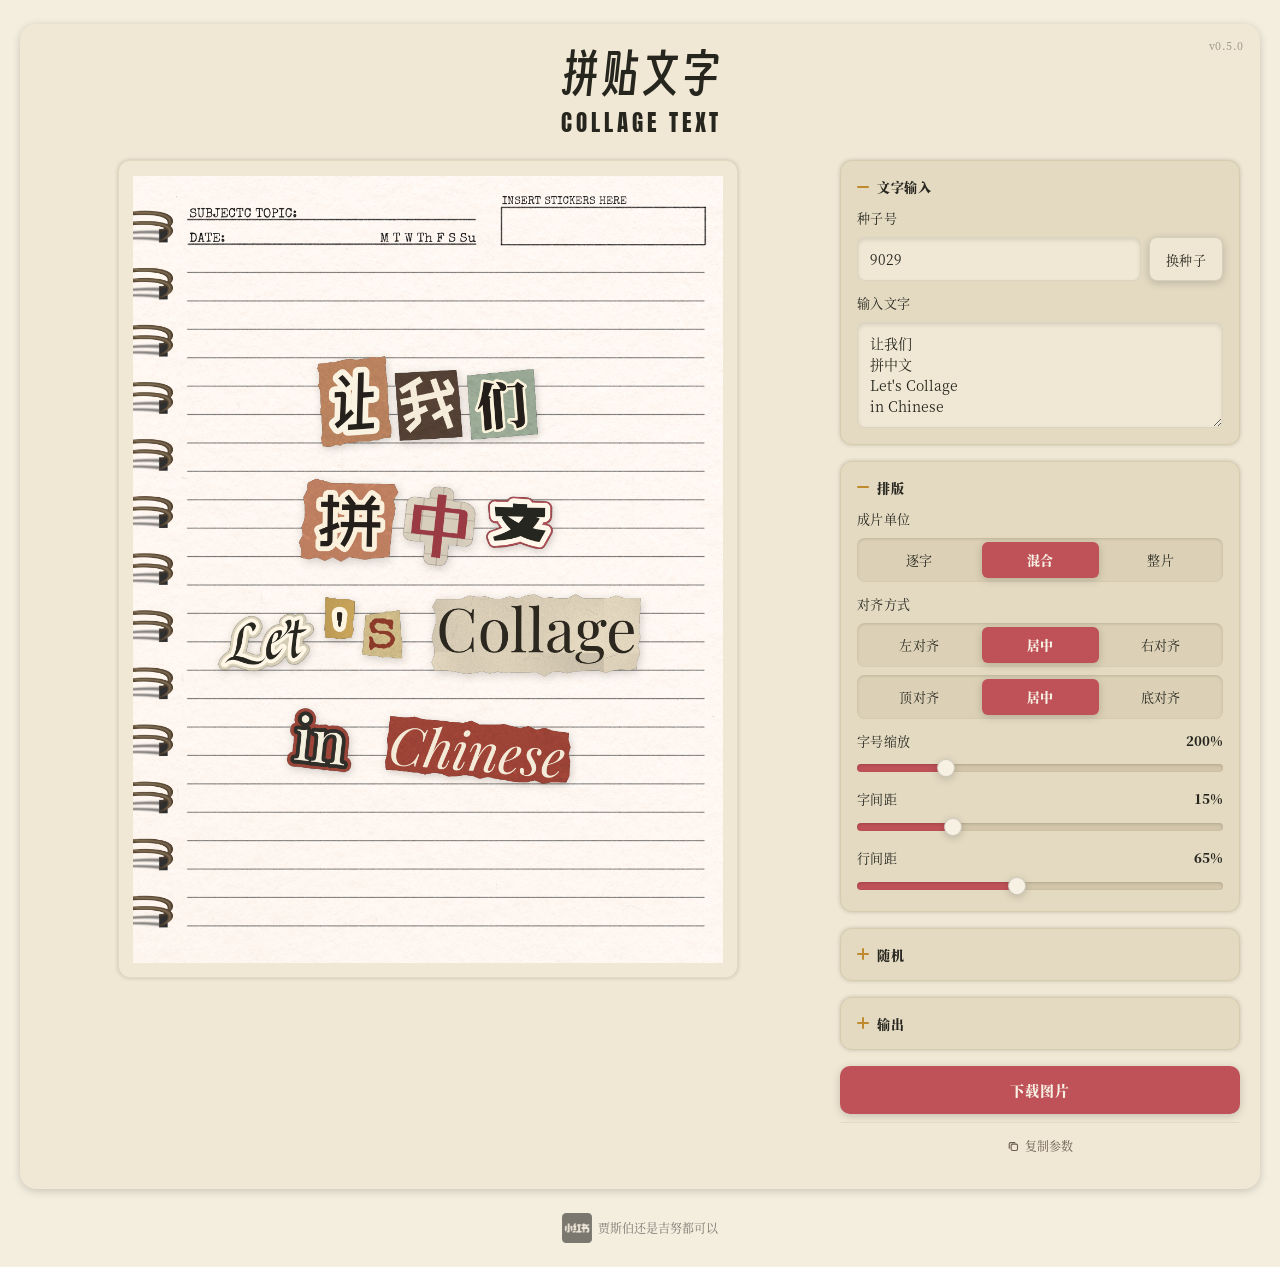
==== commit 2ca25d7c: "feat: update workspace Co-authored-by: traeagent <traeagent@users.noreply.github.com>" ====
--- a/index.html
+++ b/index.html
@@ -72,6 +72,7 @@
                   <span class="seg-indicator" aria-hidden="true"></span>
                   <button class="seg-btn" data-value="char">逐字</button>
                   <button class="seg-btn active" data-value="mixed">混合</button>
+                  <button class="seg-btn" data-value="block">整片</button>
                 </div>
               </div>
 
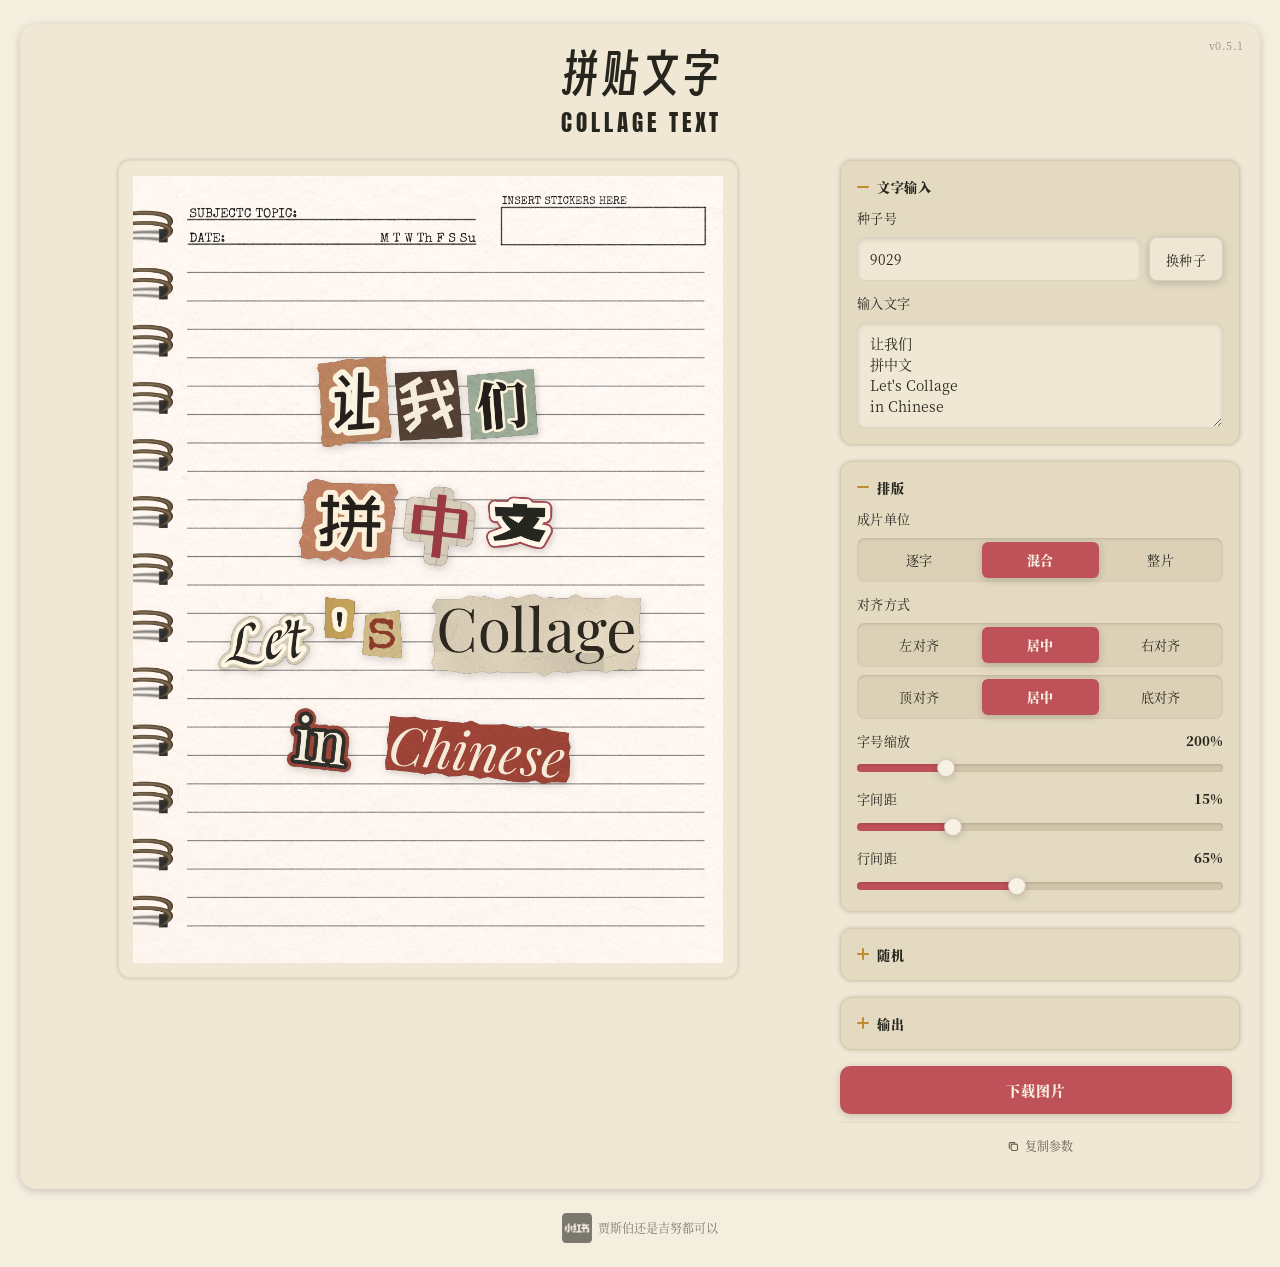
==== commit 24849869: "feat: 恢复发到小红书按钮，接入容器 postNote 发布能力 参考 v0.5.0 的做法，在输出区加回「发到小红书」按钮：仅当容器提供 postNote 接口时显示，点击后把当前画布（透明背景" ====
--- a/index.html
+++ b/index.html
@@ -196,6 +196,7 @@
         <div class="action-group">
           <div class="action-row">
             <button id="downloadBtn" class="btn btn-primary">下载图片</button>
+            <button id="postNoteBtn" class="btn btn-secondary" type="button" hidden>发到小红书</button>
           </div>
 
           <div class="copy-row">
--- a/css/style.css
+++ b/css/style.css
@@ -1,6 +1,12 @@
 /* ============================================================
    Paper UI —— 纸片化界面
    颜色全部取自项目现有的褪色纸色板
+   ============================================================ */
+
+/* ============================================================
+   Chrome 61 基线（Android 8.1 出厂 Chrome / WebView 61）
+   - Flex 间距：基线用子项单边 margin 实现，不依赖 flex gap（Chrome 84+）
+   - aspect-ratio：基线用比例盒 + 内容绝对定位，@supports 增强层保留原比例
    ============================================================ */
 
 /* 触屏点击不出现系统灰色高亮，保留纸片质感 */
@@ -132,9 +138,17 @@
   display: flex;
   flex-direction: column;
   align-items: center;
-  gap: 8px;
   padding-bottom: 24px;
   text-align: center;
+}
+
+/* 子项间距：margin 基线（Chrome 61 无 flex gap） */
+.app-header > * {
+  margin-bottom: 8px;
+}
+
+.app-header > *:last-child {
+  margin-bottom: 0;
 }
 
 .app-title {
@@ -163,7 +177,14 @@
 .app-main {
   display: flex;
   flex-direction: column;
-  gap: 16px;
+}
+
+.app-main > * {
+  margin-bottom: 16px;
+}
+
+.app-main > *:last-child {
+  margin-bottom: 0;
 }
 
 /* 页脚：整页最下方居中署名 */
@@ -171,12 +192,19 @@
   display: flex;
   align-items: center;
   justify-content: center;
-  gap: 6px;
   margin: 0 auto 24px;
   font-family: var(--font-ui);
   font-size: 12px;
   line-height: 1;
   color: rgba(0, 0, 0, 0.5);
+}
+
+.site-footer > * {
+  margin-right: 6px;
+}
+
+.site-footer > *:last-child {
+  margin-right: 0;
 }
 
 .footer-logo {
@@ -204,6 +232,8 @@
 .preview-wrapper {
   width: 100%;
   aspect-ratio: 3 / 4;
+  /* Chrome 61 基线：比例盒的 padding-bottom，JS 切换画幅时同步覆盖 */
+  --preview-pad: 133.333333%;
   display: flex;
   align-items: center;
   justify-content: center;
@@ -217,10 +247,31 @@
   display: block;
 }
 
+/* Chrome 61 基线：无 aspect-ratio，用比例盒（height:0 + padding-bottom）撑出外框，
+   画布改为绝对定位居中（margin:auto，不产生位移层），与上面的 flex 居中位置一致 */
+@supports not (aspect-ratio: 1 / 1) {
+  .preview-wrapper {
+    height: 0;
+    padding-bottom: var(--preview-pad);
+  }
+
+  #previewCanvas {
+    position: absolute;
+    top: 0;
+    right: 0;
+    bottom: 0;
+    left: 0;
+    margin: auto;
+  }
+}
+
 /* 字体加载失败等渲染错误提示 */
 .font-error {
   position: absolute;
-  inset: 0;
+  top: 0;
+  right: 0;
+  bottom: 0;
+  left: 0;
   display: flex;
   align-items: center;
   justify-content: center;
@@ -255,26 +306,38 @@
 .controls-section {
   display: flex;
   flex-direction: column;
-  gap: 16px;
+}
+
+.controls-section > * {
+  margin-bottom: 16px;
+}
+
+.controls-section > *:last-child {
+  margin-bottom: 0;
 }
 
 .paper-card {
   display: flex;
   flex-direction: column;
-  gap: 12px;
   padding: 16px;
   background: var(--card);
   /* 与图片展示区同一套“1px 纸边 + 4px 投影”的立体规范 */
   border: 1px solid var(--card-edge);
   border-radius: 12px;
   box-shadow: 0 0 4px var(--shadow);
-  transition: gap 0.2s ease;
+}
+
+.paper-card > * {
+  margin-bottom: 12px;
+}
+
+.paper-card > *:last-child {
+  margin-bottom: 0;
 }
 
 .card-title {
   display: flex;
   align-items: center;
-  gap: 8px;
   width: 100%;
   padding: 0;
   border: none;
@@ -286,6 +349,8 @@
   color: var(--ink);
   text-align: left;
   cursor: pointer;
+  /* 折叠时标题与内容之间的间距（margin 基线）由 12px 收到 0 */
+  transition: margin-bottom 0.2s ease;
 }
 
 .card-title:focus-visible {
@@ -300,6 +365,8 @@
   flex-shrink: 0;
   width: 12px;
   height: 12px;
+  /* 标题文字是匿名 flex item，无法加 margin，间距加在标记上 */
+  margin-right: 8px;
 }
 
 .card-sign::before,
@@ -341,10 +408,17 @@
 .card-body-inner {
   display: flex;
   flex-direction: column;
-  gap: 12px;
   min-height: 0;
   overflow: hidden;
   transition: opacity 0.2s ease, visibility 0s;
+}
+
+.card-body-inner > * {
+  margin-bottom: 12px;
+}
+
+.card-body-inner > *:last-child {
+  margin-bottom: 0;
 }
 
 .paper-card.collapsed .card-body {
@@ -358,8 +432,8 @@
   transition: opacity 0.2s ease, visibility 0s 0.2s;
 }
 
-.paper-card.collapsed {
-  gap: 0;
+.paper-card.collapsed > * {
+  margin-bottom: 0;
 }
 
 /* 展开完成后放开裁剪：内部控件（下拉触发框、按钮）的投影才不会被切掉。
@@ -371,7 +445,14 @@
 .control-group {
   display: flex;
   flex-direction: column;
-  gap: 8px;
+}
+
+.control-group > * {
+  margin-bottom: 8px;
+}
+
+.control-group > *:last-child {
+  margin-bottom: 0;
 }
 
 .control-label {
@@ -384,7 +465,14 @@
   display: flex;
   align-items: baseline;
   justify-content: space-between;
-  gap: 8px;
+}
+
+.label-row > * {
+  margin-right: 8px;
+}
+
+.label-row > *:last-child {
+  margin-right: 0;
 }
 
 .value-label {
@@ -396,7 +484,14 @@
 
 .control-row {
   display: flex;
-  gap: 12px;
+}
+
+.control-row > * {
+  margin-right: 12px;
+}
+
+.control-row > *:last-child {
+  margin-right: 0;
 }
 
 .control-group.half {
@@ -458,7 +553,6 @@
   display: flex;
   align-items: center;
   justify-content: space-between;
-  gap: 8px;
   width: 100%;
   padding: 10px 12px;
   background-color: var(--panel);
@@ -472,6 +566,14 @@
   box-shadow: 0 2px 8px var(--shadow);
   cursor: pointer;
   transition: background-color 0.16s, box-shadow 0.16s, border-color 0.16s;
+}
+
+.dropdown-trigger > * {
+  margin-right: 8px;
+}
+
+.dropdown-trigger > *:last-child {
+  margin-right: 0;
 }
 
 .dropdown-trigger:hover {
@@ -556,7 +658,6 @@
   display: flex;
   align-items: center;
   justify-content: space-between;
-  gap: 8px;
   width: 100%;
   min-height: 36px;
   padding: 8px 12px 8px 24px;
@@ -599,7 +700,14 @@
 /* 种子号一行 */
 .seed-row {
   display: flex;
-  gap: 8px;
+}
+
+.seed-row > * {
+  margin-right: 8px;
+}
+
+.seed-row > *:last-child {
+  margin-right: 0;
 }
 
 .seed-input {
@@ -611,11 +719,19 @@
 .segmented-control {
   position: relative;
   display: flex;
-  gap: 4px;
   padding: 4px;
   background: #DCD1B6;
   border-radius: 8px;
   box-shadow: inset 0 1px 3px rgba(0, 0, 0, 0.14);
+}
+
+/* 滑动色块是绝对定位，不占 flex 间距；间距加在按钮上 */
+.segmented-control > .seg-btn {
+  margin-right: 4px;
+}
+
+.segmented-control > .seg-btn:last-child {
+  margin-right: 0;
 }
 
 .seg-indicator {
@@ -736,7 +852,6 @@
 .toggle-label {
   display: flex;
   align-items: center;
-  gap: 10px;
   min-height: 32px;
   font-size: 13px;
   color: var(--ink);
@@ -756,6 +871,8 @@
   box-shadow: inset 0 1px 3px rgba(0, 0, 0, 0.18);
   transition: background 0.18s, box-shadow 0.18s;
   flex-shrink: 0;
+  /* 开关文字是匿名 flex item，无法加 margin，间距加在开关上 */
+  margin-right: 10px;
 }
 
 .toggle-track::after {
@@ -789,7 +906,14 @@
 /* ===== 按钮 ===== */
 .action-row {
   display: flex;
-  gap: 8px;
+}
+
+.action-row > * {
+  margin-right: 8px;
+}
+
+.action-row > *:last-child {
+  margin-right: 0;
 }
 
 /* 下载按钮下方的低调文字按钮 */
@@ -808,7 +932,6 @@
   display: flex;
   align-items: center;
   justify-content: center;
-  gap: 6px;
   width: 100%;
   height: 30px;
   padding: 0;
@@ -819,6 +942,14 @@
   color: #6B5D4F;
   cursor: pointer;
   transition: color 0.16s;
+}
+
+.btn-copy > * {
+  margin-right: 6px;
+}
+
+.btn-copy > *:last-child {
+  margin-right: 0;
 }
 
 .btn-copy:hover {
@@ -947,7 +1078,10 @@
 /* ===== 弹窗：手机保存图 / 复制失败兜底 ===== */
 .modal {
   position: fixed;
-  inset: 0;
+  top: 0;
+  right: 0;
+  bottom: 0;
+  left: 0;
   z-index: 100;
   display: flex;
   align-items: center;
@@ -1039,8 +1173,17 @@
 @media (min-width: 900px) {
   .app-main {
     flex-direction: row;
-    gap: 24px;
     align-items: flex-start;
+  }
+
+  /* 横向排布时间距改到右边 */
+  .app-main > * {
+    margin-right: 24px;
+    margin-bottom: 0;
+  }
+
+  .app-main > *:last-child {
+    margin-right: 0;
   }
 
   .preview-section {
